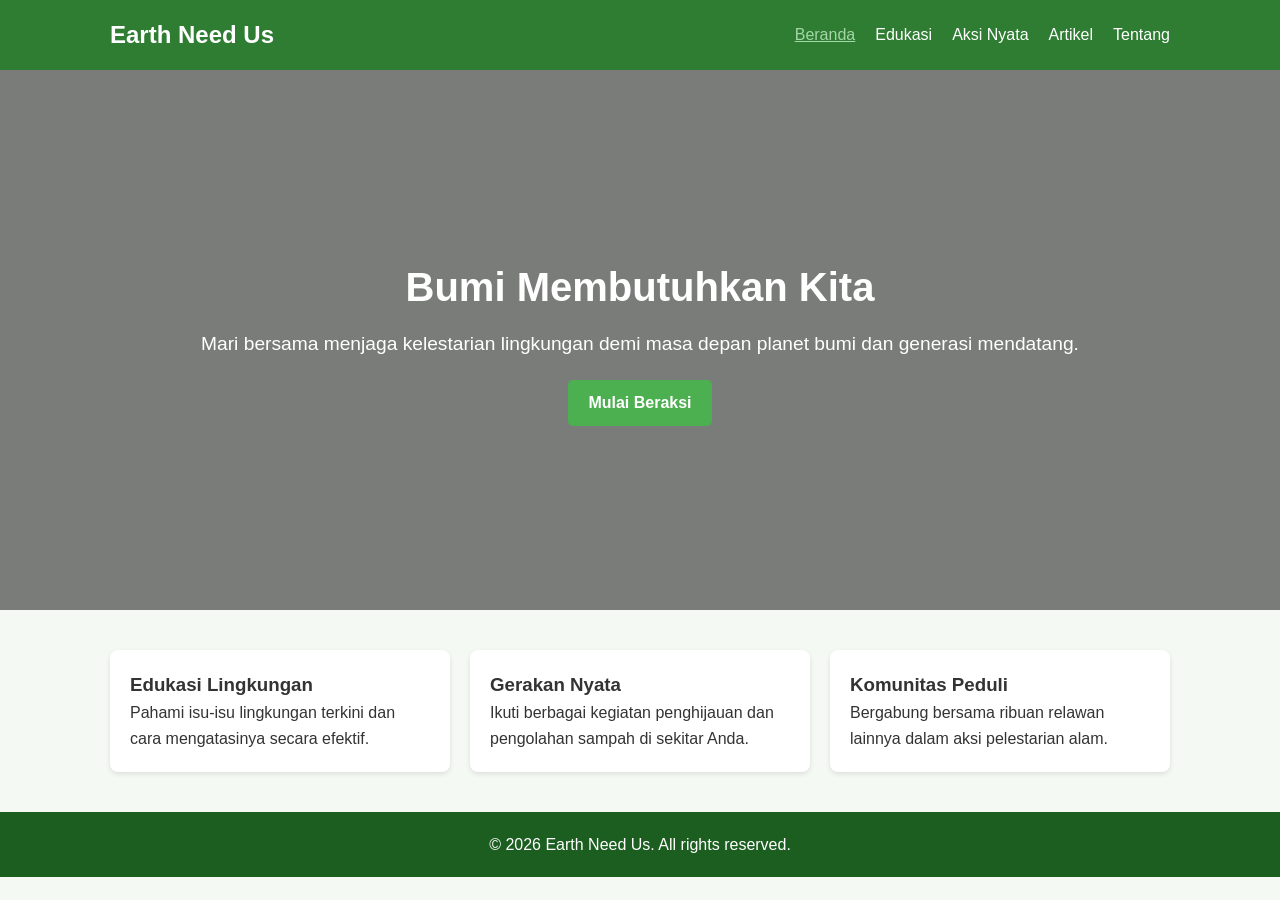
==== index.html @ 16c041ca "Add files via upload" ====
<!DOCTYPE html>
<html lang="id">
<head>
    <meta charset="UTF-8">
    <meta name="viewport" content="width=device-width, initial-scale=1.0">
    <title>Earth Need Us - Beranda</title>
    <link rel="stylesheet" href="style.css">
</head>
<body>
    <header>
        <nav class="navbar">
            <div class="logo">Earth Need Us</div>
            <ul class="nav-links">
                <li><a href="index.html" class="active">Beranda</a></li>
                <li><a href="edukasi.html">Edukasi</a></li>
                <li><a href="aksi-nyata.html">Aksi Nyata</a></li>
                <li><a href="artikel.html">Artikel</a></li>
                <li><a href="tentang.html">Tentang</a></li>
            </ul>
        </nav>
    </header>

    <section class="hero">
        <div class="hero-content">
            <h1>Bumi Membutuhkan Kita</h1>
            <p>Mari bersama menjaga kelestarian lingkungan demi masa depan planet bumi dan generasi mendatang.</p>
            <a href="aksi-nyata.html" class="btn">Mulai Beraksi</a>
        </div>
    </section>

    <section class="features">
        <div class="card">
            <h3>Edukasi Lingkungan</h3>
            <p>Pahami isu-isu lingkungan terkini dan cara mengatasinya secara efektif.</p>
        </div>
        <div class="card">
            <h3>Gerakan Nyata</h3>
            <p>Ikuti berbagai kegiatan penghijauan dan pengolahan sampah di sekitar Anda.</p>
        </div>
        <div class="card">
            <h3>Komunitas Peduli</h3>
            <p>Bergabung bersama ribuan relawan lainnya dalam aksi pelestarian alam.</p>
        </div>
    </section>

    <footer>
        <p>&copy; 2026 Earth Need Us. All rights reserved.</p>
    </footer>
</body>
</html>
---- style.css ----
/* Global Styles */
* {
    margin: 0;
    padding: 0;
    box-sizing: border-box;
    font-family: 'Segoe UI', Tahoma, Geneva, Verdana, sans-serif;
}

body {
    line-height: 1.6;
    color: #333;
    background-color: #f4f9f4;
}

/* Header & Navigation */
header {
    background-color: #2e7d32;
    color: white;
    padding: 1rem 0;
}

.navbar {
    display: flex;
    justify-content: space-between;
    align-items: center;
    max-width: 1100px;
    margin: 0 auto;
    padding: 0 20px;
}

.logo {
    font-size: 1.5rem;
    font-weight: bold;
}

.nav-links {
    list-style: none;
    display: flex;
    gap: 20px;
}

.nav-links a {
    color: white;
    text-decoration: none;
    font-weight: 500;
    transition: color 0.3s;
}

.nav-links a:hover, .nav-links a.active {
    color: #a5d6a7;
    text-decoration: underline;
}

/* Hero Section */
.hero {
    background: linear-gradient(rgba(0,0,0,0.5), rgba(0,0,0,0.5)), url('https://images.unsplash.com/photo-1542601906990-b4d3fb778b09?q=80&w=1000') center/cover no-repeat;
    height: 60vh;
    display: flex;
    justify-content: center;
    align-items: center;
    text-align: center;
    color: white;
    padding: 0 20px;
}

.hero-content h1 {
    font-size: 2.5rem;
    margin-bottom: 10px;
}

.hero-content p {
    font-size: 1.2rem;
    margin-bottom: 20px;
}

.btn {
    display: inline-block;
    background-color: #4caf50;
    color: white;
    padding: 10px 20px;
    text-decoration: none;
    border-radius: 5px;
    font-weight: bold;
}

.btn:hover {
    background-color: #388e3c;
}

/* Container & Layout */
.container {
    max-width: 1100px;
    margin: 40px auto;
    padding: 0 20px;
}

.features, .grid {
    display: grid;
    grid-template-columns: repeat(auto-fit, minmax(280px, 1fr));
    gap: 20px;
    max-width: 1100px;
    margin: 40px auto;
    padding: 0 20px;
}

.card, .edu-item, .article-card {
    background: white;
    padding: 20px;
    border-radius: 8px;
    box-shadow: 0 2px 5px rgba(0,0,0,0.1);
}

.action-list {
    margin-top: 20px;
    padding-left: 20px;
}

.action-list li {
    margin-bottom: 15px;
}

/* Footer */
footer {
    text-align: center;
    padding: 20px;
    background-color: #1b5e20;
    color: white;
    margin-top: 40px;
}

/* Responsiveness */
@media (max-width: 768px) {
    .navbar {
        flex-direction: column;
        gap: 15px;
    }
    
    .nav-links {
        flex-wrap: wrap;
        justify-content: center;
    }
    
    .hero-content h1 {
        font-size: 2rem;
    }
}
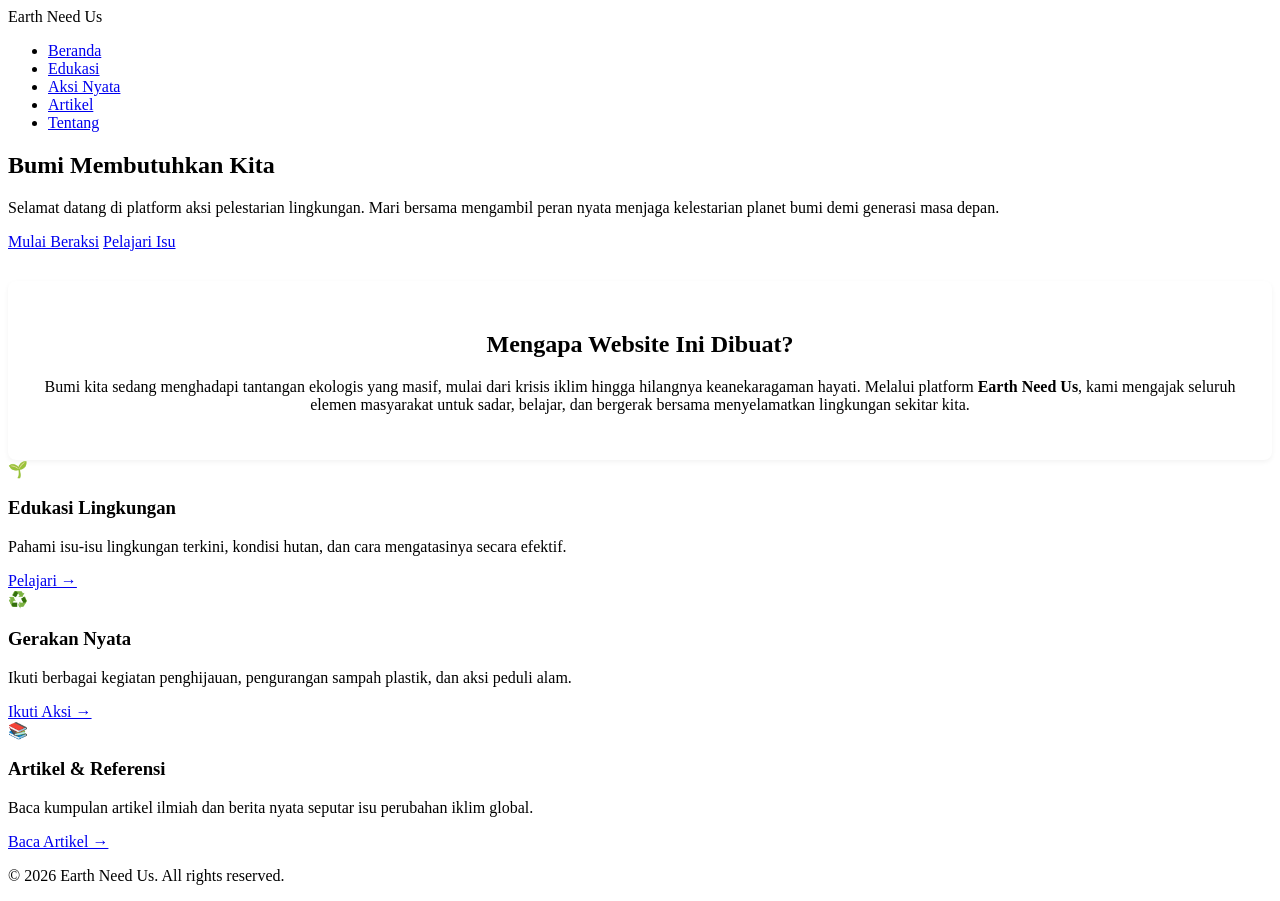
==== commit 64a03b7b: "Revise hero section and add introductory content Updated content to enhance environmental awareness " ====
--- a/index.html
+++ b/index.html
@@ -23,23 +23,39 @@
     <section class="hero">
         <div class="hero-content">
             <h1>Bumi Membutuhkan Kita</h1>
-            <p>Mari bersama menjaga kelestarian lingkungan demi masa depan planet bumi dan generasi mendatang.</p>
-            <a href="aksi-nyata.html" class="btn">Mulai Beraksi</a>
+            <p>Selamat datang di platform aksi pelestarian lingkungan. Mari bersama mengambil peran nyata menjaga kelestarian planet bumi demi generasi masa depan.</p>
+            <div class="hero-buttons">
+                <a href="aksi-nyata.html" class="btn">Mulai Beraksi</a>
+                <a href="edukasi.html" class="btn btn-secondary">Pelajari Isu</a>
+            </div>
         </div>
     </section>
 
+    <!-- Sambutan / Basa-basi Pengantar -->
+    <section class="container intro-text">
+        <h2>Mengapa Website Ini Dibuat?</h2>
+        <p>Bumi kita sedang menghadapi tantangan ekologis yang masif, mulai dari krisis iklim hingga hilangnya keanekaragaman hayati. Melalui platform <strong>Earth Need Us</strong>, kami mengajak seluruh elemen masyarakat untuk sadar, belajar, dan bergerak bersama menyelamatkan lingkungan sekitar kita.</p>
+    </section>
+
+    <!-- Kartu Fitur Utama (Dengan tombol aksi terpisah yang rapi) -->
     <section class="features">
         <div class="card">
+            <div class="icon">🌱</div>
             <h3>Edukasi Lingkungan</h3>
-            <p>Pahami isu-isu lingkungan terkini dan cara mengatasinya secara efektif.</p>
+            <p>Pahami isu-isu lingkungan terkini, kondisi hutan, dan cara mengatasinya secara efektif.</p>
+            <a href="edukasi.html" class="btn-card">Pelajari &rarr;</a>
         </div>
         <div class="card">
+            <div class="icon">♻️</div>
             <h3>Gerakan Nyata</h3>
-            <p>Ikuti berbagai kegiatan penghijauan dan pengolahan sampah di sekitar Anda.</p>
+            <p>Ikuti berbagai kegiatan penghijauan, pengurangan sampah plastik, dan aksi peduli alam.</p>
+            <a href="aksi-nyata.html" class="btn-card">Ikuti Aksi &rarr;</a>
         </div>
         <div class="card">
-            <h3>Komunitas Peduli</h3>
-            <p>Bergabung bersama ribuan relawan lainnya dalam aksi pelestarian alam.</p>
+            <div class="icon">📚</div>
+            <h3>Artikel & Referensi</h3>
+            <p>Baca kumpulan artikel ilmiah dan berita nyata seputar isu perubahan iklim global.</p>
+            <a href="artikel.html" class="btn-card">Baca Artikel &rarr;</a>
         </div>
     </section>
 
--- a/style.css
+++ b/style.css
@@ -1,146 +1,157 @@
-/* Global Styles */
-* {
-    margin: 0;
-    padding: 0;
-    box-sizing: border-box;
-    font-family: 'Segoe UI', Tahoma, Geneva, Verdana, sans-serif;
+/* Tambahan Style untuk Kartu Beranda Bisa Diklik */
+.card-link {
+    text-decoration: none;
+    color: inherit;
+    display: block;
 }
 
-body {
-    line-height: 1.6;
-    color: #333;
-    background-color: #f4f9f4;
+.card {
+    transition: transform 0.3s, box-shadow 0.3s;
+    cursor: pointer;
+    height: 100%;
 }
 
-/* Header & Navigation */
-header {
-    background-color: #2e7d32;
-    color: white;
-    padding: 1rem 0;
+.card:hover {
+    transform: translateY(-5px);
+    box-shadow: 0 6px 15px rgba(0,0,0,0.15);
 }
 
-.navbar {
-    display: flex;
-    justify-content: space-between;
-    align-items: center;
-    max-width: 1100px;
-    margin: 0 auto;
-    padding: 0 20px;
-}
-
-.logo {
-    font-size: 1.5rem;
+.card-cta {
+    display: inline-block;
+    margin-top: 15px;
+    color: #2e7d32;
     font-weight: bold;
 }
 
-.nav-links {
-    list-style: none;
-    display: flex;
-    gap: 20px;
+/* Intro Text */
+.intro-text {
+    text-align: center;
+    background: white;
+    padding: 30px;
+    border-radius: 8px;
+    margin-top: 30px;
+    box-shadow: 0 2px 5px rgba(0,0,0,0.05);
 }
 
-.nav-links a {
-    color: white;
-    text-decoration: none;
-    font-weight: 500;
-    transition: color 0.3s;
+/* Grafik Batang CSS */
+.graph-section {
+    background: white;
+    padding: 25px;
+    border-radius: 8px;
+    margin: 30px 0;
+    box-shadow: 0 2px 5px rgba(0,0,0,0.1);
 }
 
-.nav-links a:hover, .nav-links a.active {
-    color: #a5d6a7;
-    text-decoration: underline;
+.graph-desc {
+    margin-bottom: 20px;
+    color: #666;
 }
 
-/* Hero Section */
-.hero {
-    background: linear-gradient(rgba(0,0,0,0.5), rgba(0,0,0,0.5)), url('https://images.unsplash.com/photo-1542601906990-b4d3fb778b09?q=80&w=1000') center/cover no-repeat;
-    height: 60vh;
+.chart-container {
     display: flex;
-    justify-content: center;
-    align-items: center;
-    text-align: center;
-    color: white;
-    padding: 0 20px;
+    justify-content: space-around;
+    align-items: flex-end;
+    height: 250px;
+    border-left: 2px solid #333;
+    border-bottom: 2px solid #333;
+    padding: 20px 10px 0 10px;
+    margin-top: 20px;
 }
 
-.hero-content h1 {
-    font-size: 2.5rem;
-    margin-bottom: 10px;
+.bar-group {
+    display: flex;
+    flex-direction: column;
+    align-items: center;
+    height: 100%;
+    justify-content: flex-end;
+    width: 20%;
 }
 
-.hero-content p {
-    font-size: 1.2rem;
-    margin-bottom: 20px;
+.bar {
+    width: 40px;
+    background-color: #4caf50;
+    border-radius: 4px 4px 0 0;
+    transition: height 0.5s;
 }
 
-.btn {
-    display: inline-block;
-    background-color: #4caf50;
+.bar-value {
+    font-size: 0.8rem;
+    margin-bottom: 5px;
+    font-weight: bold;
+    color: #333;
+    text-align: center;
+}
+
+.bar-label {
+    margin-top: 8px;
+    font-size: 0.9rem;
+    font-weight: 500;
+}
+
+/* Tabel Kesehatan Bumi */
+.table-section {
+    background: white;
+    padding: 25px;
+    border-radius: 8px;
+    margin: 30px 0;
+    box-shadow: 0 2px 5px rgba(0,0,0,0.1);
+    overflow-x: auto;
+}
+
+.health-table {
+    width: 100%;
+    border-collapse: collapse;
+    margin-top: 15px;
+}
+
+.health-table th, .health-table td {
+    padding: 12px 15px;
+    border: 1px solid #ddd;
+    text-align: left;
+}
+
+.health-table th {
+    background-color: #2e7d32;
     color: white;
-    padding: 10px 20px;
-    text-decoration: none;
-    border-radius: 5px;
+}
+
+.status-bad {
+    color: #d32f2f;
     font-weight: bold;
 }
 
-.btn:hover {
-    background-color: #388e3c;
+/* Artikel Card & Link Eksternal */
+.article-list {
+    display: flex;
+    flex-direction: column;
+    gap: 20px;
+    margin-top: 20px;
 }
 
-/* Container & Layout */
-.container {
-    max-width: 1100px;
-    margin: 40px auto;
-    padding: 0 20px;
-}
-
-.features, .grid {
-    display: grid;
-    grid-template-columns: repeat(auto-fit, minmax(280px, 1fr));
-    gap: 20px;
-    max-width: 1100px;
-    margin: 40px auto;
-    padding: 0 20px;
-}
-
-.card, .edu-item, .article-card {
+.article-card {
     background: white;
     padding: 20px;
     border-radius: 8px;
     box-shadow: 0 2px 5px rgba(0,0,0,0.1);
 }
 
-.action-list {
-    margin-top: 20px;
-    padding-left: 20px;
+.article-card h3 {
+    margin-bottom: 8px;
+    color: #1b5e20;
 }
 
-.action-list li {
-    margin-bottom: 15px;
+.external-btn {
+    display: inline-block;
+    margin-top: 12px;
+    background-color: #2e7d32;
+    color: white;
+    padding: 8px 15px;
+    border-radius: 4px;
+    text-decoration: none;
+    font-size: 0.9rem;
+    font-weight: bold;
 }
 
-/* Footer */
-footer {
-    text-align: center;
-    padding: 20px;
+.external-btn:hover {
     background-color: #1b5e20;
-    color: white;
-    margin-top: 40px;
 }
-
-/* Responsiveness */
-@media (max-width: 768px) {
-    .navbar {
-        flex-direction: column;
-        gap: 15px;
-    }
-    
-    .nav-links {
-        flex-wrap: wrap;
-        justify-content: center;
-    }
-    
-    .hero-content h1 {
-        font-size: 2rem;
-    }
-}
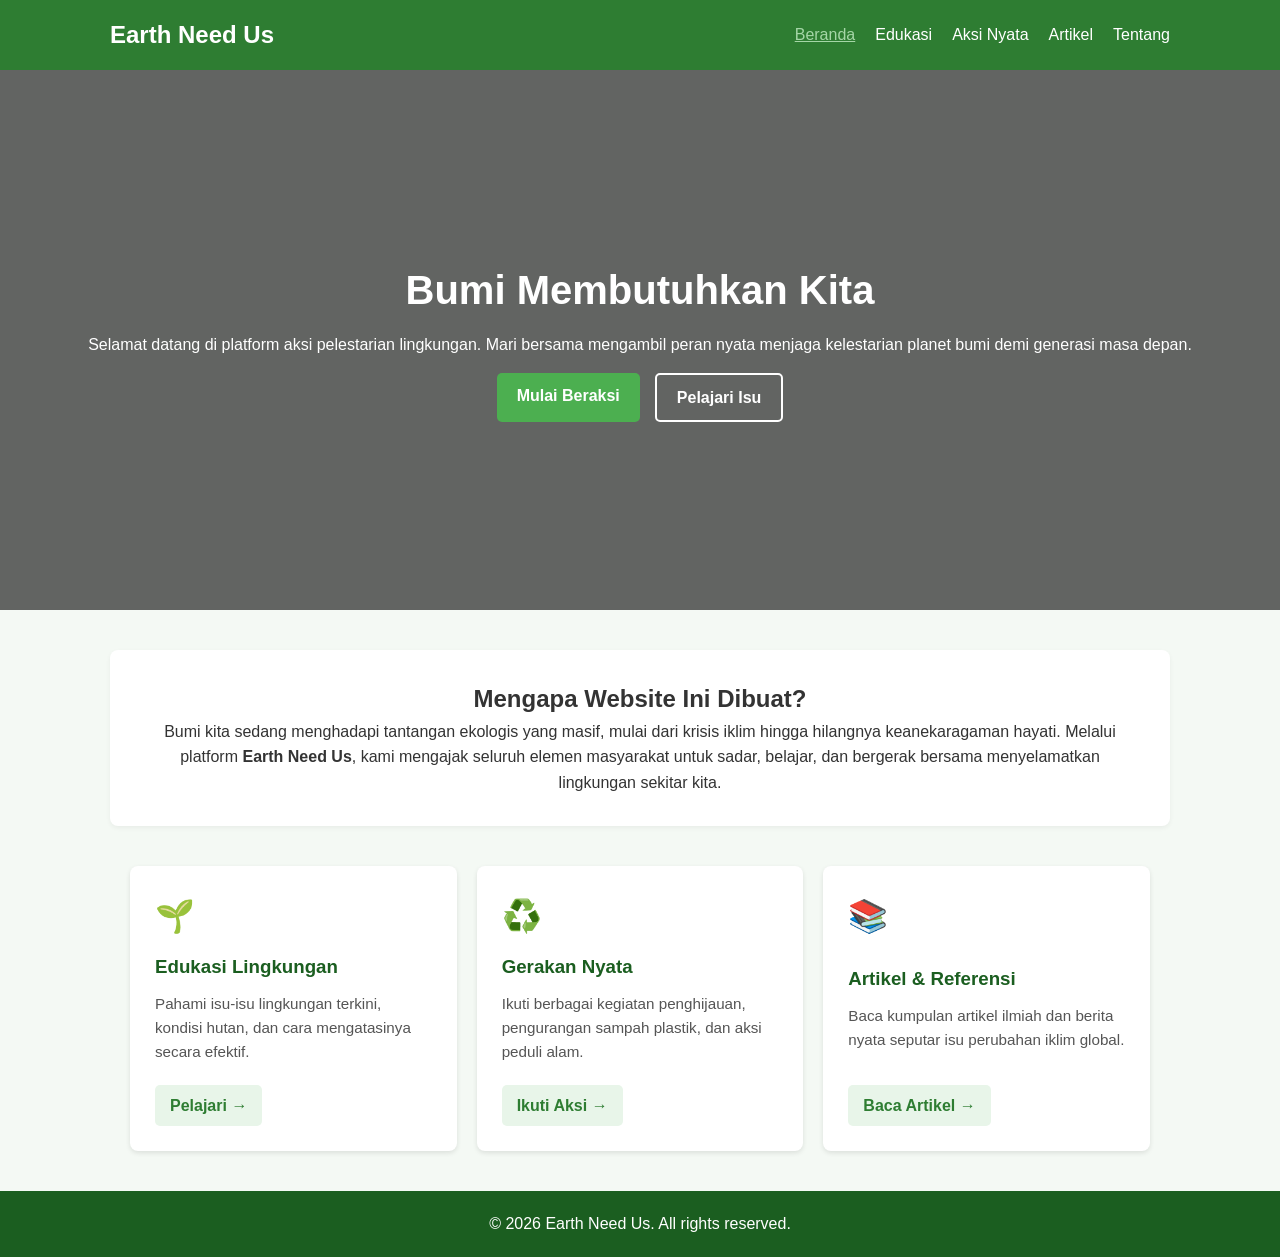
==== commit 6d46cc8b: "Update index.html" ====
--- a/index.html
+++ b/index.html
@@ -31,33 +31,41 @@
         </div>
     </section>
 
-    <!-- Sambutan / Basa-basi Pengantar -->
-    <section class="container intro-text">
-        <h2>Mengapa Website Ini Dibuat?</h2>
-        <p>Bumi kita sedang menghadapi tantangan ekologis yang masif, mulai dari krisis iklim hingga hilangnya keanekaragaman hayati. Melalui platform <strong>Earth Need Us</strong>, kami mengajak seluruh elemen masyarakat untuk sadar, belajar, dan bergerak bersama menyelamatkan lingkungan sekitar kita.</p>
-    </section>
+    <main class="container">
+        <section class="intro-text">
+            <h2>Mengapa Website Ini Dibuat?</h2>
+            <p>Bumi kita sedang menghadapi tantangan ekologis yang masif, mulai dari krisis iklim hingga hilangnya keanekaragaman hayati. Melalui platform <strong>Earth Need Us</strong>, kami mengajak seluruh elemen masyarakat untuk sadar, belajar, dan bergerak bersama menyelamatkan lingkungan sekitar kita.</p>
+        </section>
 
-    <!-- Kartu Fitur Utama (Dengan tombol aksi terpisah yang rapi) -->
-    <section class="features">
-        <div class="card">
-            <div class="icon">🌱</div>
-            <h3>Edukasi Lingkungan</h3>
-            <p>Pahami isu-isu lingkungan terkini, kondisi hutan, dan cara mengatasinya secara efektif.</p>
-            <a href="edukasi.html" class="btn-card">Pelajari &rarr;</a>
+        <div class="features">
+            <div class="card">
+                <div class="icon">🌱</div>
+                <div>
+                    <h3>Edukasi Lingkungan</h3>
+                    <p>Pahami isu-isu lingkungan terkini, kondisi hutan, dan cara mengatasinya secara efektif.</p>
+                </div>
+                <a href="edukasi.html" class="btn-card">Pelajari &rarr;</a>
+            </div>
+
+            <div class="card">
+                <div class="icon">♻️</div>
+                <div>
+                    <h3>Gerakan Nyata</h3>
+                    <p>Ikuti berbagai kegiatan penghijauan, pengurangan sampah plastik, dan aksi peduli alam.</p>
+                </div>
+                <a href="aksi-nyata.html" class="btn-card">Ikuti Aksi &rarr;</a>
+            </div>
+
+            <div class="card">
+                <div class="icon">📚</div>
+                <div>
+                    <h3>Artikel & Referensi</h3>
+                    <p>Baca kumpulan artikel ilmiah dan berita nyata seputar isu perubahan iklim global.</p>
+                </div>
+                <a href="artikel.html" class="btn-card">Baca Artikel &rarr;</a>
+            </div>
         </div>
-        <div class="card">
-            <div class="icon">♻️</div>
-            <h3>Gerakan Nyata</h3>
-            <p>Ikuti berbagai kegiatan penghijauan, pengurangan sampah plastik, dan aksi peduli alam.</p>
-            <a href="aksi-nyata.html" class="btn-card">Ikuti Aksi &rarr;</a>
-        </div>
-        <div class="card">
-            <div class="icon">📚</div>
-            <h3>Artikel & Referensi</h3>
-            <p>Baca kumpulan artikel ilmiah dan berita nyata seputar isu perubahan iklim global.</p>
-            <a href="artikel.html" class="btn-card">Baca Artikel &rarr;</a>
-        </div>
-    </section>
+    </main>
 
     <footer>
         <p>&copy; 2026 Earth Need Us. All rights reserved.</p>
--- a/style.css
+++ b/style.css
@@ -1,14 +1,141 @@
-/* Tambahan Style untuk Kartu Beranda Bisa Diklik */
-.card-link {
+/* Global Styles */
+* {
+    margin: 0;
+    padding: 0;
+    box-sizing: border-box;
+    font-family: 'Segoe UI', Tahoma, Geneva, Verdana, sans-serif;
+}
+
+body {
+    line-height: 1.6;
+    color: #333;
+    background-color: #f4f9f4;
+}
+
+/* Header & Navigation */
+header {
+    background-color: #2e7d32;
+    color: white;
+    padding: 1rem 0;
+}
+
+.navbar {
+    display: flex;
+    justify-content: space-between;
+    align-items: center;
+    max-width: 1100px;
+    margin: 0 auto;
+    padding: 0 20px;
+}
+
+.logo {
+    font-size: 1.5rem;
+    font-weight: bold;
+}
+
+.nav-links {
+    list-style: none;
+    display: flex;
+    gap: 20px;
+}
+
+.nav-links a {
+    color: white;
     text-decoration: none;
-    color: inherit;
-    display: block;
+    font-weight: 500;
+    transition: color 0.3s;
+}
+
+.nav-links a:hover, .nav-links a.active {
+    color: #a5d6a7;
+    text-decoration: underline;
+}
+
+/* Hero Section */
+.hero {
+    background: linear-gradient(rgba(0,0,0,0.6), rgba(0,0,0,0.6)), url('https://images.unsplash.com/photo-1542601906990-b4d3fb778b09?q=80&w=1000') center/cover no-repeat;
+    height: 60vh;
+    display: flex;
+    justify-content: center;
+    align-items: center;
+    text-align: center;
+    color: white;
+    padding: 0 20px;
+}
+
+.hero-content h1 {
+    font-size: 2.5rem;
+    margin-bottom: 10px;
+}
+
+.hero-buttons {
+    display: flex;
+    gap: 15px;
+    justify-content: center;
+    margin-top: 15px;
+}
+
+.btn {
+    display: inline-block;
+    background-color: #4caf50;
+    color: white;
+    padding: 10px 20px;
+    text-decoration: none;
+    border-radius: 5px;
+    font-weight: bold;
+    border: none;
+    cursor: pointer;
+}
+
+.btn:hover {
+    background-color: #388e3c;
+}
+
+.btn-secondary {
+    background-color: transparent;
+    border: 2px solid white;
+}
+
+.btn-secondary:hover {
+    background-color: white;
+    color: #2e7d32;
+}
+
+/* Intro Text */
+.intro-text {
+    text-align: center;
+    background: white;
+    padding: 30px;
+    border-radius: 8px;
+    margin-top: 30px;
+    box-shadow: 0 2px 5px rgba(0,0,0,0.05);
+}
+
+/* Container & Grid Kartu Beranda */
+.container {
+    max-width: 1100px;
+    margin: 40px auto;
+    padding: 0 20px;
+}
+
+.features {
+    display: grid;
+    grid-template-columns: repeat(auto-fit, minmax(280px, 1fr));
+    gap: 20px;
+    max-width: 1100px;
+    margin: 40px auto;
+    padding: 0 20px;
 }
 
 .card {
+    background: white;
+    padding: 25px;
+    border-radius: 8px;
+    box-shadow: 0 2px 5px rgba(0,0,0,0.1);
+    display: flex;
+    flex-direction: column;
+    justify-content: space-between;
     transition: transform 0.3s, box-shadow 0.3s;
-    cursor: pointer;
-    height: 100%;
 }
 
 .card:hover {
@@ -16,24 +143,41 @@
     box-shadow: 0 6px 15px rgba(0,0,0,0.15);
 }
 
-.card-cta {
+.icon {
+    font-size: 2rem;
+    margin-bottom: 10px;
+}
+
+.card h3 {
+    margin-bottom: 10px;
+    color: #1b5e20;
+}
+
+.card p {
+    color: #555;
+    margin-bottom: 20px;
+    font-size: 0.95rem;
+}
+
+/* Tombol Khusus di dalam Kartu */
+.btn-card {
     display: inline-block;
-    margin-top: 15px;
+    background-color: #e8f5e9;
     color: #2e7d32;
-    font-weight: bold;
-}
-
-/* Intro Text */
-.intro-text {
-    text-align: center;
-    background: white;
-    padding: 30px;
-    border-radius: 8px;
-    margin-top: 30px;
-    box-shadow: 0 2px 5px rgba(0,0,0,0.05);
-}
-
-/* Grafik Batang CSS */
+    padding: 8px 15px;
+    border-radius: 5px;
+    text-decoration: none;
+    font-weight: bold;
+    align-self: flex-start;
+    transition: background 0.3s, color 0.3s;
+}
+
+.btn-card:hover {
+    background-color: #2e7d32;
+    color: white;
+}
+
+/* Styling Grafik Batang Murni CSS */
 .graph-section {
     background: white;
     padding: 25px;
@@ -51,7 +195,7 @@
     display: flex;
     justify-content: space-around;
     align-items: flex-end;
-    height: 250px;
+    height: 220px;
     border-left: 2px solid #333;
     border-bottom: 2px solid #333;
     padding: 20px 10px 0 10px;
@@ -68,27 +212,25 @@
 }
 
 .bar {
-    width: 40px;
+    width: 35px;
     background-color: #4caf50;
     border-radius: 4px 4px 0 0;
-    transition: height 0.5s;
 }
 
 .bar-value {
-    font-size: 0.8rem;
+    font-size: 0.75rem;
     margin-bottom: 5px;
     font-weight: bold;
     color: #333;
-    text-align: center;
 }
 
 .bar-label {
     margin-top: 8px;
-    font-size: 0.9rem;
+    font-size: 0.85rem;
     font-weight: 500;
 }
 
-/* Tabel Kesehatan Bumi */
+/* Styling Tabel Kesehatan Bumi */
 .table-section {
     background: white;
     padding: 25px;
@@ -120,38 +262,18 @@
     font-weight: bold;
 }
 
-/* Artikel Card & Link Eksternal */
-.article-list {
-    display: flex;
-    flex-direction: column;
-    gap: 20px;
-    margin-top: 20px;
-}
-
-.article-card {
-    background: white;
+/* Footer */
+footer {
+    text-align: center;
     padding: 20px;
-    border-radius: 8px;
-    box-shadow: 0 2px 5px rgba(0,0,0,0.1);
-}
-
-.article-card h3 {
-    margin-bottom: 8px;
-    color: #1b5e20;
-}
-
-.external-btn {
-    display: inline-block;
-    margin-top: 12px;
-    background-color: #2e7d32;
-    color: white;
-    padding: 8px 15px;
-    border-radius: 4px;
-    text-decoration: none;
-    font-size: 0.9rem;
-    font-weight: bold;
-}
-
-.external-btn:hover {
     background-color: #1b5e20;
-}
+    color: white;
+    margin-top: 40px;
+}
+
+@media (max-width: 768px) {
+    .navbar {
+        flex-direction: column;
+        gap: 15px;
+    }
+}
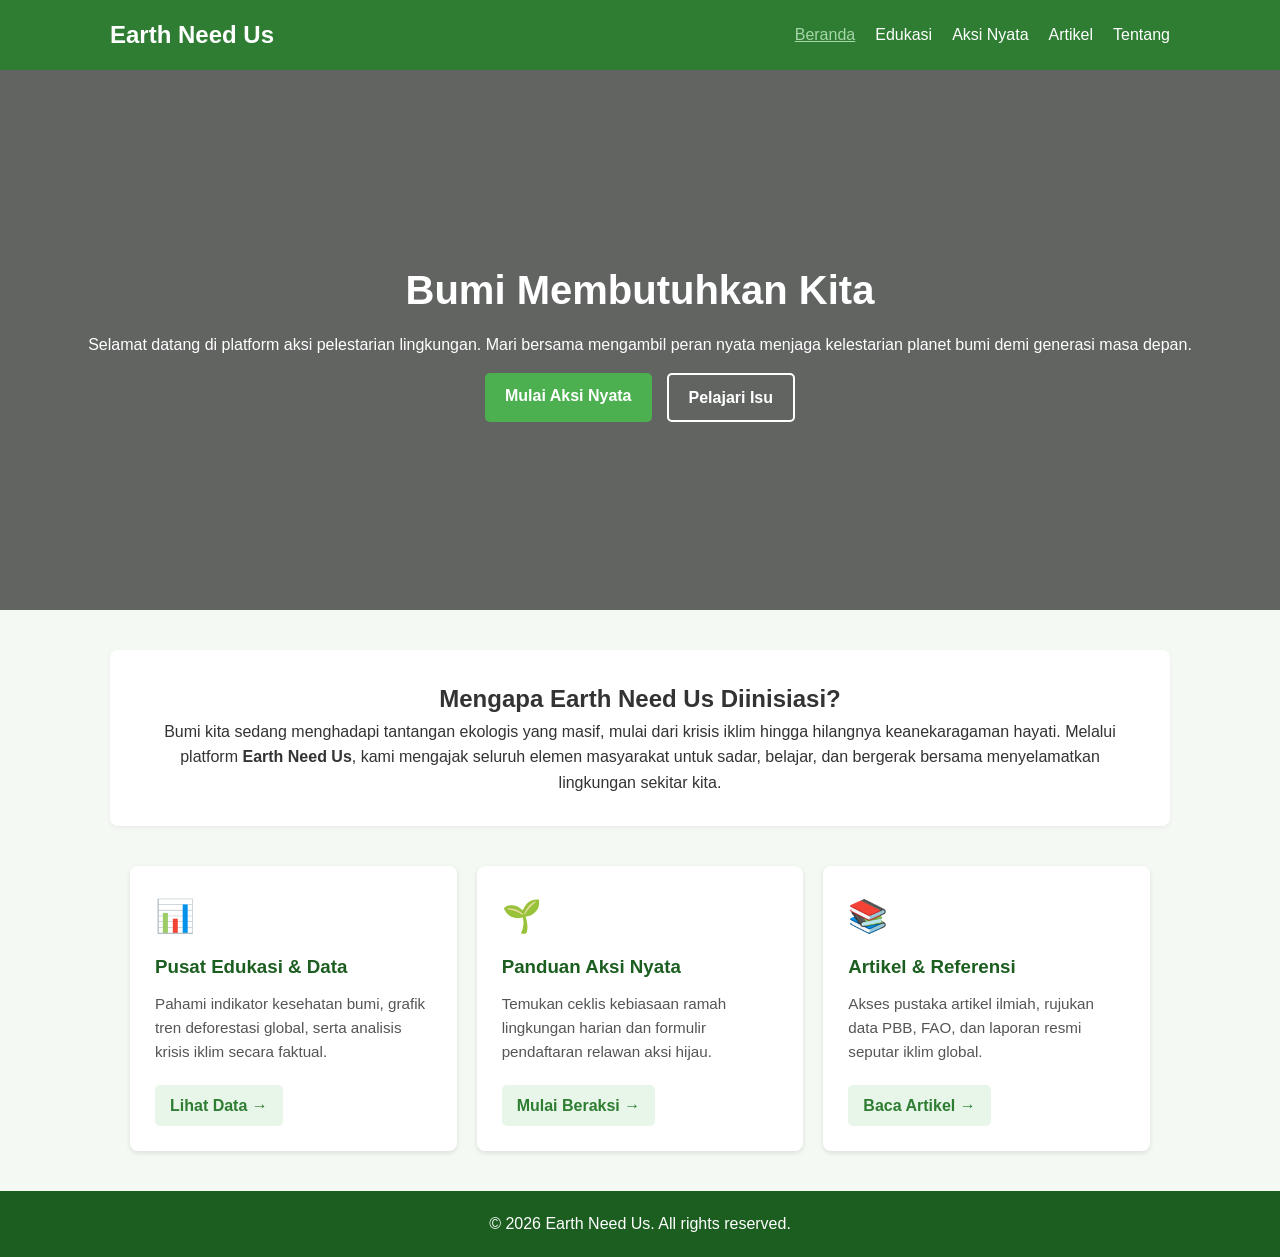
==== commit 711be338: "Update text and icons in index.html" ====
--- a/index.html
+++ b/index.html
@@ -25,7 +25,7 @@
             <h1>Bumi Membutuhkan Kita</h1>
             <p>Selamat datang di platform aksi pelestarian lingkungan. Mari bersama mengambil peran nyata menjaga kelestarian planet bumi demi generasi masa depan.</p>
             <div class="hero-buttons">
-                <a href="aksi-nyata.html" class="btn">Mulai Beraksi</a>
+                <a href="aksi-nyata.html" class="btn">Mulai Aksi Nyata</a>
                 <a href="edukasi.html" class="btn btn-secondary">Pelajari Isu</a>
             </div>
         </div>
@@ -33,34 +33,35 @@
 
     <main class="container">
         <section class="intro-text">
-            <h2>Mengapa Website Ini Dibuat?</h2>
+            <h2>Mengapa Earth Need Us Diinisiasi?</h2>
             <p>Bumi kita sedang menghadapi tantangan ekologis yang masif, mulai dari krisis iklim hingga hilangnya keanekaragaman hayati. Melalui platform <strong>Earth Need Us</strong>, kami mengajak seluruh elemen masyarakat untuk sadar, belajar, dan bergerak bersama menyelamatkan lingkungan sekitar kita.</p>
         </section>
 
+        <!-- Pintu Masuk Fitur Utama -->
         <div class="features">
+            <div class="card">
+                <div class="icon">📊</div>
+                <div>
+                    <h3>Pusat Edukasi & Data</h3>
+                    <p>Pahami indikator kesehatan bumi, grafik tren deforestasi global, serta analisis krisis iklim secara faktual.</p>
+                </div>
+                <a href="edukasi.html" class="btn-card">Lihat Data &rarr;</a>
+            </div>
+
             <div class="card">
                 <div class="icon">🌱</div>
                 <div>
-                    <h3>Edukasi Lingkungan</h3>
-                    <p>Pahami isu-isu lingkungan terkini, kondisi hutan, dan cara mengatasinya secara efektif.</p>
+                    <h3>Panduan Aksi Nyata</h3>
+                    <p>Temukan ceklis kebiasaan ramah lingkungan harian dan formulir pendaftaran relawan aksi hijau.</p>
                 </div>
-                <a href="edukasi.html" class="btn-card">Pelajari &rarr;</a>
-            </div>
-
-            <div class="card">
-                <div class="icon">♻️</div>
-                <div>
-                    <h3>Gerakan Nyata</h3>
-                    <p>Ikuti berbagai kegiatan penghijauan, pengurangan sampah plastik, dan aksi peduli alam.</p>
-                </div>
-                <a href="aksi-nyata.html" class="btn-card">Ikuti Aksi &rarr;</a>
+                <a href="aksi-nyata.html" class="btn-card">Mulai Beraksi &rarr;</a>
             </div>
 
             <div class="card">
                 <div class="icon">📚</div>
                 <div>
                     <h3>Artikel & Referensi</h3>
-                    <p>Baca kumpulan artikel ilmiah dan berita nyata seputar isu perubahan iklim global.</p>
+                    <p>Akses pustaka artikel ilmiah, rujukan data PBB, FAO, dan laporan resmi seputar iklim global.</p>
                 </div>
                 <a href="artikel.html" class="btn-card">Baca Artikel &rarr;</a>
             </div>
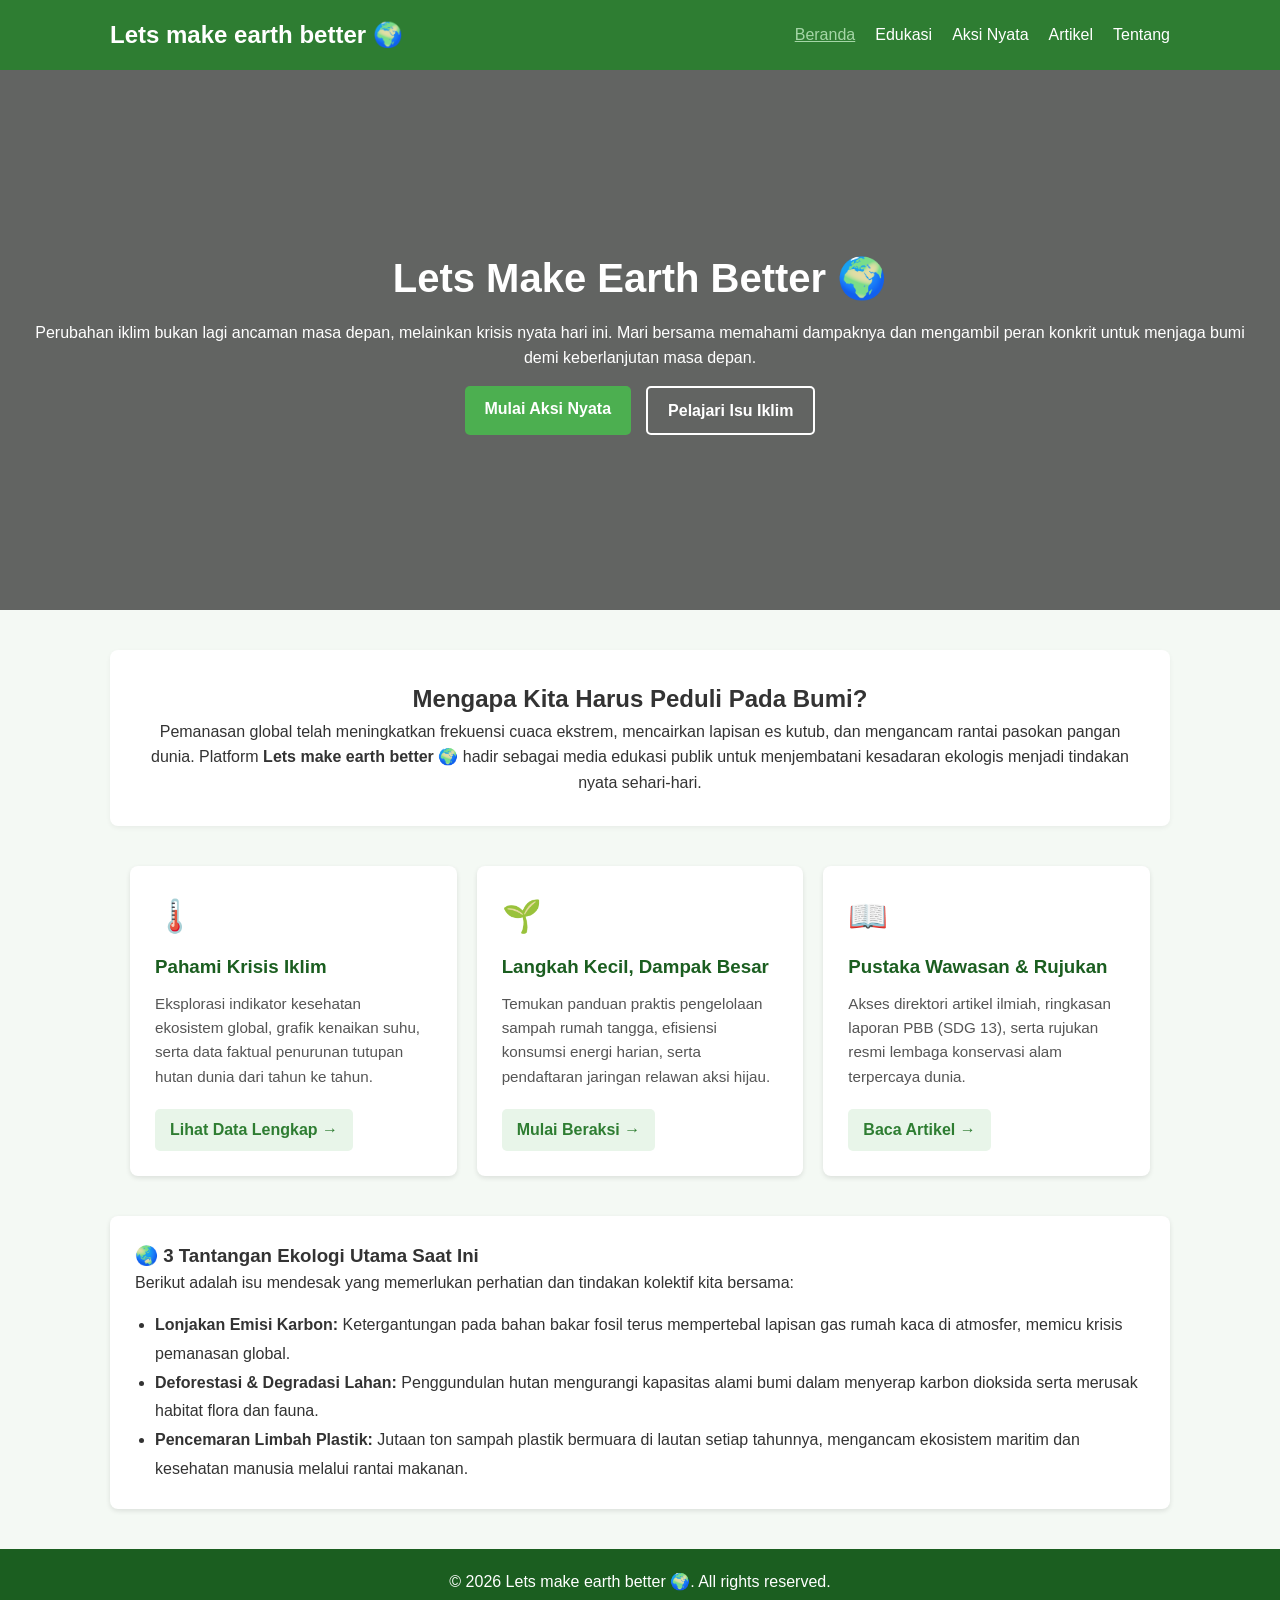
==== commit 188998e1: "Update website title and content for rebranding" ====
--- a/index.html
+++ b/index.html
@@ -3,13 +3,13 @@
 <head>
     <meta charset="UTF-8">
     <meta name="viewport" content="width=device-width, initial-scale=1.0">
-    <title>Earth Need Us - Beranda</title>
+    <title>Lets make earth better 🌍 - Beranda</title>
     <link rel="stylesheet" href="style.css">
 </head>
 <body>
     <header>
         <nav class="navbar">
-            <div class="logo">Earth Need Us</div>
+            <div class="logo">Lets make earth better 🌍</div>
             <ul class="nav-links">
                 <li><a href="index.html" class="active">Beranda</a></li>
                 <li><a href="edukasi.html">Edukasi</a></li>
@@ -22,54 +22,66 @@
 
     <section class="hero">
         <div class="hero-content">
-            <h1>Bumi Membutuhkan Kita</h1>
-            <p>Selamat datang di platform aksi pelestarian lingkungan. Mari bersama mengambil peran nyata menjaga kelestarian planet bumi demi generasi masa depan.</p>
+            <h1>Lets Make Earth Better 🌍</h1>
+            <p>Perubahan iklim bukan lagi ancaman masa depan, melainkan krisis nyata hari ini. Mari bersama memahami dampaknya dan mengambil peran konkrit untuk menjaga bumi demi keberlanjutan masa depan.</p>
             <div class="hero-buttons">
                 <a href="aksi-nyata.html" class="btn">Mulai Aksi Nyata</a>
-                <a href="edukasi.html" class="btn btn-secondary">Pelajari Isu</a>
+                <a href="edukasi.html" class="btn btn-secondary">Pelajari Isu Iklim</a>
             </div>
         </div>
     </section>
 
     <main class="container">
+        <!-- Pengantar Utama -->
         <section class="intro-text">
-            <h2>Mengapa Earth Need Us Diinisiasi?</h2>
-            <p>Bumi kita sedang menghadapi tantangan ekologis yang masif, mulai dari krisis iklim hingga hilangnya keanekaragaman hayati. Melalui platform <strong>Earth Need Us</strong>, kami mengajak seluruh elemen masyarakat untuk sadar, belajar, dan bergerak bersama menyelamatkan lingkungan sekitar kita.</p>
+            <h2>Mengapa Kita Harus Peduli Pada Bumi?</h2>
+            <p>Pemanasan global telah meningkatkan frekuensi cuaca ekstrem, mencairkan lapisan es kutub, dan mengancam rantai pasokan pangan dunia. Platform <strong>Lets make earth better 🌍</strong> hadir sebagai media edukasi publik untuk menjembatani kesadaran ekologis menjadi tindakan nyata sehari-hari.</p>
         </section>
 
-        <!-- Pintu Masuk Fitur Utama -->
+        <!-- Sekilas Pilar Utama Platform -->
         <div class="features">
             <div class="card">
-                <div class="icon">📊</div>
+                <div class="icon">🌡️</div>
                 <div>
-                    <h3>Pusat Edukasi & Data</h3>
-                    <p>Pahami indikator kesehatan bumi, grafik tren deforestasi global, serta analisis krisis iklim secara faktual.</p>
+                    <h3>Pahami Krisis Iklim</h3>
+                    <p>Eksplorasi indikator kesehatan ekosistem global, grafik kenaikan suhu, serta data faktual penurunan tutupan hutan dunia dari tahun ke tahun.</p>
                 </div>
-                <a href="edukasi.html" class="btn-card">Lihat Data &rarr;</a>
+                <a href="edukasi.html" class="btn-card">Lihat Data Lengkap &rarr;</a>
             </div>
 
             <div class="card">
                 <div class="icon">🌱</div>
                 <div>
-                    <h3>Panduan Aksi Nyata</h3>
-                    <p>Temukan ceklis kebiasaan ramah lingkungan harian dan formulir pendaftaran relawan aksi hijau.</p>
+                    <h3>Langkah Kecil, Dampak Besar</h3>
+                    <p>Temukan panduan praktis pengelolaan sampah rumah tangga, efisiensi konsumsi energi harian, serta pendaftaran jaringan relawan aksi hijau.</p>
                 </div>
                 <a href="aksi-nyata.html" class="btn-card">Mulai Beraksi &rarr;</a>
             </div>
 
             <div class="card">
-                <div class="icon">📚</div>
+                <div class="icon">📖</div>
                 <div>
-                    <h3>Artikel & Referensi</h3>
-                    <p>Akses pustaka artikel ilmiah, rujukan data PBB, FAO, dan laporan resmi seputar iklim global.</p>
+                    <h3>Pustaka Wawasan & Rujukan</h3>
+                    <p>Akses direktori artikel ilmiah, ringkasan laporan PBB (SDG 13), serta rujukan resmi lembaga konservasi alam terpercaya dunia.</p>
                 </div>
                 <a href="artikel.html" class="btn-card">Baca Artikel &rarr;</a>
             </div>
         </div>
+
+        <!-- Bagian Wawasan Tambahan (Basa-Basi Berisi) -->
+        <section class="table-section" style="margin-top: 40px;">
+            <h3>🌏 3 Tantangan Ekologi Utama Saat Ini</h3>
+            <p style="margin-bottom: 15px;">Berikut adalah isu mendesak yang memerlukan perhatian dan tindakan kolektif kita bersama:</p>
+            <ul style="margin-left: 20px; line-height: 1.8;">
+                <li><strong>Lonjakan Emisi Karbon:</strong> Ketergantungan pada bahan bakar fosil terus mempertebal lapisan gas rumah kaca di atmosfer, memicu krisis pemanasan global.</li>
+                <li><strong>Deforestasi & Degradasi Lahan:</strong> Penggundulan hutan mengurangi kapasitas alami bumi dalam menyerap karbon dioksida serta merusak habitat flora dan fauna.</li>
+                <li><strong>Pencemaran Limbah Plastik:</strong> Jutaan ton sampah plastik bermuara di lautan setiap tahunnya, mengancam ekosistem maritim dan kesehatan manusia melalui rantai makanan.</li>
+            </ul>
+        </section>
     </main>
 
     <footer>
-        <p>&copy; 2026 Earth Need Us. All rights reserved.</p>
+        <p>&copy; 2026 Lets make earth better 🌍. All rights reserved.</p>
     </footer>
 </body>
 </html>
--- a/style.css
+++ b/style.css
@@ -230,7 +230,7 @@
     font-weight: 500;
 }
 
-/* Styling Tabel Kesehatan Bumi */
+/* Styling Tabel Kesehatan Bumi & Interaktif */
 .table-section {
     background: white;
     padding: 25px;
@@ -255,6 +255,14 @@
 .health-table th {
     background-color: #2e7d32;
     color: white;
+}
+
+.health-table tbody tr {
+    transition: background-color 0.2s ease;
+}
+
+.health-table tbody tr:hover {
+    background-color: #e8f5e9;
 }
 
 .status-bad {
